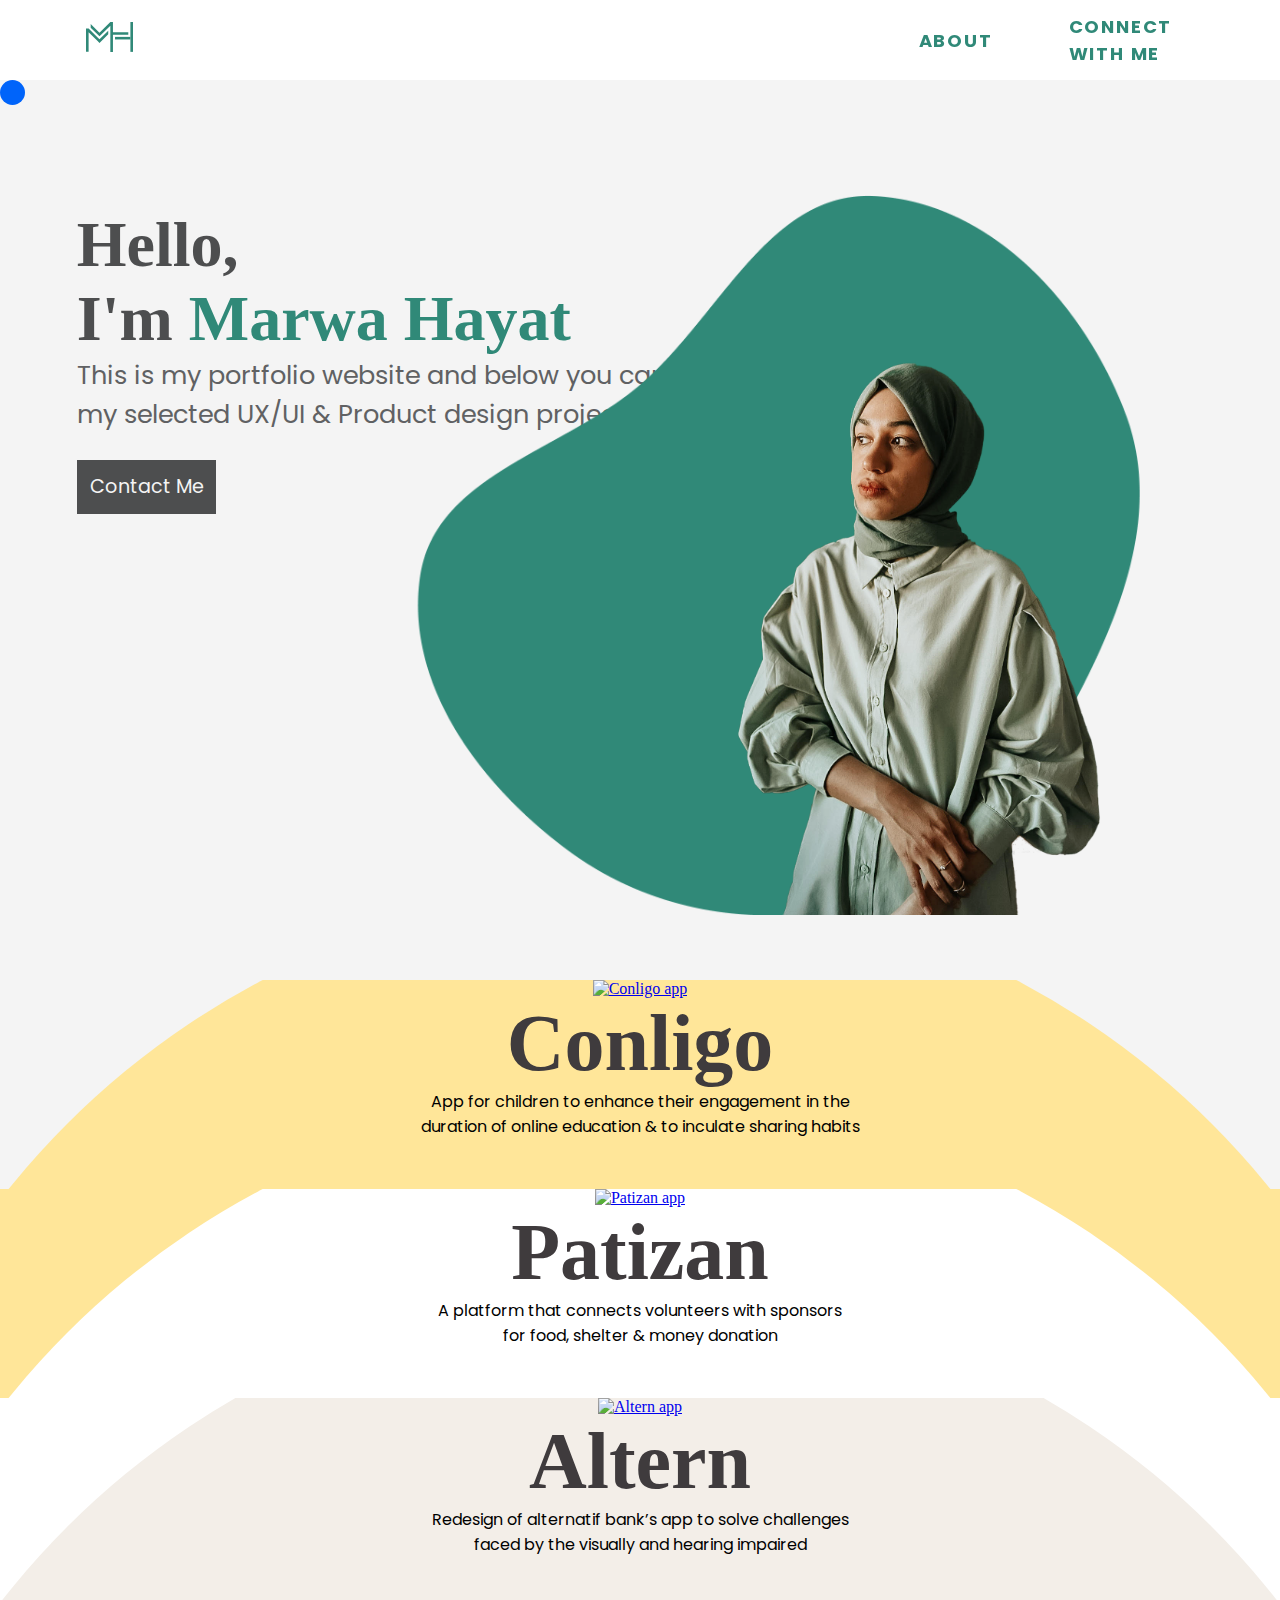
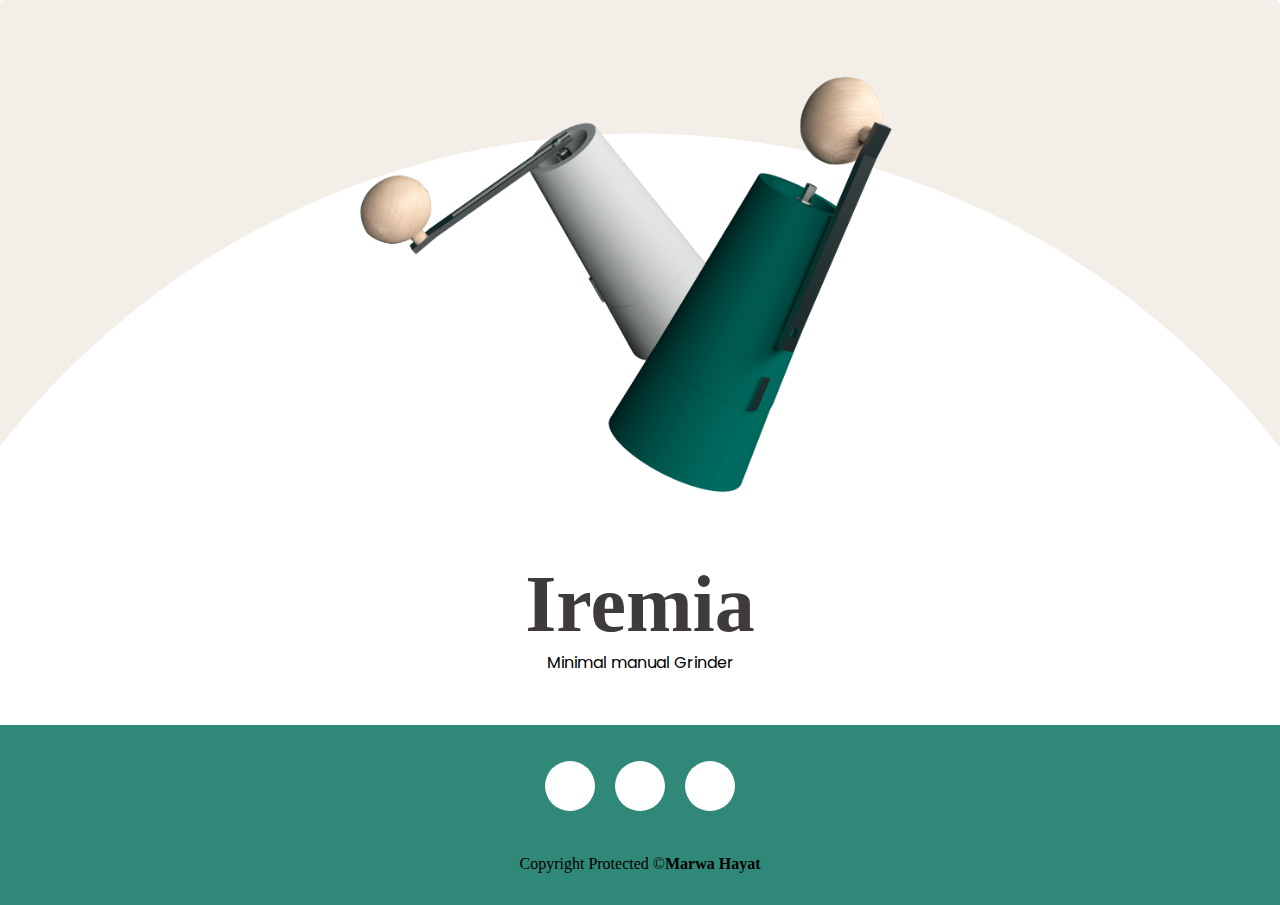
==== index.html @ d5b089dc "Update index.html" ====
<!DOCTYPE html>
<html lang="en">
<head>
    <meta charset="UTF-8">
    <meta http-equiv="X-UA-Compatible" content="IE=edge">
    <meta name="viewport" content="width=device-width, initial-scale=1.0">
    <title>Marwa Hayat</title>
    <link href="https://fonts.googleapis.com/css2?family=Poppins&display=swap" rel="stylesheet">
    <style>@font-face {
        font-family: "RoxboroughCF";
        src: url ("Fonts/RoxboroughCF-Bold.woff");
    }</style>
    <link rel="icon" href="images/LogoB.svg" type="png">
    <link rel="stylesheet" href="style.css">

</head>
<body>

<!----------cursor------------>
  <div class="cursor"></div>
  <div id="cursor"></div>
<!-----------Navbar----------->
    <nav>
        <input id="nav-toggle" type="checkbox">
        <!--<div class="logo">MARWA HAYAT</div> -->
           <div class="logo"><a href="index.html"><img id="logo" src="images/Logo.svg" alt="logo" height="30px"></a></div>
              <ul class="links">
                <li><a href="about.html">ABOUT</a></li>
                <li><a href="https://www.linkedin.com/in/marwa-hayat">CONNECT WITH ME</a></li>
             </ul>
        <label for="nav-toggle" class="icon-burger">
            <div class="line"></div>
            <div class="line"></div>
            <div class="line"></div>
        </label>
    </nav>

<!----------Intro------------>

    <div class="hero">
        <header>
          <div class="content">
            <div class="hello"> <h1 style="font-size:5vw;">Hello,</p></div>
            <div class="catch"> <h1 style="font-size:5vw;"> I'm <span>Marwa Hayat</span></p></div>
            <div class="aboutme"> <p style="font-size:2vw;">This is my portfolio website and below you can see <br> my selected UX/UI & Product design projects </p></div>
           <div class="contact"><a href ="contact.html" style=font-size:1.5vw >Contact Me </a></div>
       </header>
           <div class="img-box">
              <img src="images/blob2.png" class="back-img" >
              <img src="images/myself.png" class="main-img" >
           </div>
      </div> 

<!--
     <section class="skills">
         <div class="skills-container">
             <ul>
                 <li class="transition2">
                    <div class="icon-container one">
                        <img src="images/ux.svg" alt="UI/UX Icon">
                    </div> 
                  <p class="skill-title">UX</p>
                  <p class="featured-desc skill desc"> Right from the empathizing stage to the UI</p>
                 </li>
  
                 <li class="transition2">
                    <div class="icon-container two">
                      <img src="images/web-programming.svg" alt=" frontend development Icon">
                    </div> 
                 <p class="skill-title">UI</p>
                 <p class="featured-desc skill desc"> Right from the empathizing stage to the UI</p>
                 </li>
  
                 <li class="transition2">
                    <div class="icon-container three">
                      <img src="images/livejournal.svg" alt="Identity design Icon">
                    </div> 
                 <p class="skill-title">Product </p>
               <p class="featured-desc skill desc"> Right from the empathizing stage to the UI</p>
               </li>
            </ul>
         </div>
     </section>
     -->
  

     <!---------Portfolio------------>
     <section class="portfolio">
  
         <div class="portfolio-container-1">
                <a href="#"><img src="images/Conligo.png" alt="Conligo app" class="responsive1" width="800px"></a>
                 <div class="inner">
                     <h1 class="subtitle">Conligo</h1>
                     <p class="featured-desc">App for children to enhance their engagement in the </p>
                     <p class="featured-desc">duration of online education & to inculate sharing habits </p>
                 </div>
         </div>
  
         <div class="portfolio-container-2">
            <a href="#"><img src="images/Patizan.png" alt="Patizan app" class="responsive2" width="600px"></a>
              <div class="inner">
                  <h1 class="subtitle">Patizan</h1>
                  <p class="featured-desc">A platform that connects volunteers with sponsors </p>
                  <p class="featured-desc"> for food, shelter & money donation </p>
              </div>
          </div>
  
      <div class="portfolio-container-3">
            <a href="#"><img src="images/altern.png" alt="Altern app" class="responsive3" width="650px"></a>
              <div class="inner">
                  <h1 class="subtitle">Altern</h1>
                  <p class="featured-desc">Redesign of alternatif bank’s app to solve challenges <br> 
                    faced by the visually and hearing impaired </p>
              </div>
      </div>

      <div class="portfolio-container-4">
        <a href="#"><img src="images/Grinder2.png" alt="Manual Grinder" class="responsive4" width="620px"></a>
          <div class="inner">
              <h1 class="subtitle">Iremia</h1>
              <p class="featured-desc"> Minimal manual Grinder </p>
             
          </div>
  </div>
  
     <!-- <div class="breather">
          <img src="images/breather.svg" alt="breather">
      </div>-->

 <!-------footer------>
 <div class="footer-main-div">
     <footer>
        <div class="social-menu">
            <ul>
             <li><a href="https://www.linkedin.com/in/marwa-hayat"><i class="fab fa-linkedin-in"></i></a></li>
             <li><a href="https://www.behance.net/marwahayat"><i class="fab fa-behance"></i></a></li>
             <li><a href="https://dribbble.com/marwahayat"><i class="fab fa-dribbble"></i></a></li> 
            </ul>
        </div>
        <p class="copy">Copyright Protected &copy;<strong>Marwa Hayat</strong></p>   
    </footer>
</div>   

<!----------Cursor--------->
<div class="loader"></div>
<script src="cursor.js"></script>

</body>
</html>
---- style.css ----
/*imported fonts*/

@font-face {
    src:url(fonts/RoxboroughCF-Bold.woff);
    font-family: RoxboroughCF;
}
h1 {font-family:'RoxboroughCF';}

   /* decide which font weight  to upload */

/*-----general-------*/
*{ 
    margin: 0%;
    padding:0%;
    box-sizing:border-box; 
   
}

body {
    cursor:none;
}

/*------Nav bar------*/

nav {
	position: fixed;
	z-index: 10;
	left: 0;
	right: 0;
	top: 0;
	font-family: 'Poppins';
	padding: 0 3%;
	height: 80px;
	background-color: none;
}

nav .logo {
    margin-left: 3em;
	float: left;
	width: 40%;
	height: 100%;
	display: flex;
	align-items: center;
	/*font-size: 24px;
	color: #8D8D8D;*/
    /*background-color: #f4f4f4;    */
}
nav .links {
	float: right;
	padding: 0;
	margin: 0;
	width: 30%;
	height: 100%;
	display: flex;
	justify-content: space-around;
	align-items: center;
    /*background-color: #f4f4f4;*/
}
nav .links li {
	list-style: none;
    display: inline-block;
    padding: 0 20px;
    /*background-color: #f4f4f4;*/
    
}
nav .links a {
	display: block;
	padding: 1em;
	font-size: 18px;
	font-weight: bold;
    letter-spacing: 0.1em;
	color: #308978;
	text-decoration: none;
    /* background-color: #f4f4f4; */
    
}
#nav-toggle {
	position: absolute;
	top: -100px;
}
nav .icon-burger {
	display: none;
	position: absolute;
	right: 5%;
	top: 50%;
	transform: translateY(-50%);
    background:#f4f4f4; 
}
nav .icon-burger .line {
	width: 30px;
	height: 3px;
	background-color: #308978;
	margin: 7px;
	border-radius: 3px;
	transition: all .3s ease-in-out;
}
@media screen and (max-width: 768px) {
	nav .logo {
		float: none;
		width: auto;
		justify-content: left;
	}
	nav .links {
		float: none;
		position: fixed;
		z-index: 9;
		left: 0;
		right: 0;
		top: 80px;
		bottom: 100%;
		width: auto;
		height: auto;
		flex-direction: column;
		justify-content:space-evenly;
		background-color: #f4f4f4;
		overflow: hidden;
		box-sizing: border-box;
		transition: all .5s ease-in-out;
	}
	nav .links a {
		font-size: 20px;
	}
	nav :checked ~ .links {
		bottom: 0;
	}
	nav .icon-burger {
		display: block;
	}
	nav :checked ~ .icon-burger .line:nth-child(1) {
		transform: translateY(10px) rotate(225deg);
	}
	nav :checked ~ .icon-burger .line:nth-child(3) {
		transform: translateY(-10px) rotate(-225deg);
	}
	nav :checked ~ .icon-burger .line:nth-child(2) {
		opacity: 0;
	}
	
}

nav .links a:hover{
    color: #0064FA;
    text-decoration: none;
 }

/*----------End of navbar------------*/


/*----------Start of Intro (hero)------------*/

.hero {
	position: relative;
	margin-top: 80px;
    display: block;
	width: 100%;
}

.hello {
    padding-top: 10%;
    padding-bottom: 0%;
    font-family: 'RoxboroughCF';
    font-weight: bold;
    font-size: 4em;
    padding-left: 6%;
    color:#4D4E4F;
}

.content {
    height: 100vh;
    background-color: #f4f4f4; 
}

.catch {
    font-family: 'RoxboroughCF';
    font-weight: bold;
    font-size: 4em;
    padding-left: 6%;
    color:#4D4E4F;
    
}

.aboutme {
    font-family: 'Poppins';
    font-size: 1.5em;
    padding-left: 6%;
    color:#606163;
}

.contact a {
    font-family: 'Poppins';
    font-size: 3vh;
    padding: 1%;
    background: #4D4E4F;
    text-decoration: none;
    color: #f4f4f4;
    display: inline-block;
    margin-top: 2%;
    border-radius: 0px;
    margin-left: 6%;
}
span {
    color:#308978;
}

/*-------her0 image-----*/

.img-box{
    width:45px;
    height: 8%;
    position: absolute;
    bottom: 0;
    right: 100px;
}
.main-img {
    left: 40%;
}

.img-box img {
    height: 1000%;
    position: absolute;
    left: 10%;
    bottom: 90%;
    transform: translateX(-100%);
    transition: bottom 1.5s, left 1.5s;
}
    
    
.img-box:hover .back-img {
    bottom:130%
}

.img-box:hover .main-img {
    left:50%;
}

/*----------End of Intro------------*/


/*----------Portfolio------------*/
/*----------Portfolio general------------*/

.portfolio {
    /*padding: 4em 2em;*/
    text-align: center;
    /*background: #fffff; *//* change for different background color*/
}

.portfolio-container a img {
    border-radius: 1em;
    margin-bottom: 2em;
}

.subtitle {
    font-family: 'RoxboroughCF';
    font-weight: bold;
    font-size: 80px;
    color:#3F3B3D;
   
}

.featured-desc {
    font-family: 'Poppins';
    font-size: 1rem;
}

/*----------Project texts (responsive)------------*/

@media screen and (min-width: 601px) {
    p.subtitle {
      font-size: 80px;
    }
  }
  
  @media screen and (max-width: 600px) {
    p.subtitle {
      font-size: 45px;
    }
  }

@media screen and (min-width: 601px) {
    p.featured-desc {
      font-size: 16px;
    }
  }
  
  @media screen and (max-width: 600px) {
    p.featured-desc {
      font-size: 10px;
    }
  }

/*----------Portfolio specific------------*/

.portfolio-container-1 {
    height: 51.31 rem;
    width: 95.38 rem;
    margin:0;
    background: #f4f4f4 url(images/half-moon-yellow3.svg);
    background-repeat: none;
    background-position: center;
}  

.portfolio-container-2 {
    height: 51.31 rem;
    width: 95.38 rem;
    margin:0;
    background: #f4f4f4 url(images/half-moon-white1.svg);
    background-repeat: none;
    background-position: center;  
}

.portfolio-container-3 {
    display:absolute;
    height: 51.31 rem;
    width: 95.38 rem;
    margin:0;
    background: #f4f4f4 url(images/half-moon-beige1.svg);
    background-repeat: none;
    background-position: center;
}

.portfolio-container-4 {
    display:absolute;
    height: 51.31 rem;
    width: 95.38 rem;
    margin:0;
    background: #f4f4f4 url(images/half-moon-2white.svg);
    background-repeat: none;
    background-position: center;
}


.inner {
    padding-bottom: 50px;
    
}

/*.background_shape1  {
    display: block;
    position: absolute;
    margin: 0;
    width: 100%;
    max-width: 1519.2px;
    height: auto;
    z-index: -1;
  } */

  /*----------Project images------------*/

  .responsive1 {
      width: 100%;
      max-width: 800px;
      height: auto;
      
  }
  
  .responsive2 {
    width: 100%;
    max-width: 600px;
    height: auto;
    
  }

  .responsive3 {
    width: 100%;
    max-width: 650px;
    height: auto;
 
  }

  
  .responsive4 {
    width: 100%;
    max-width: 620px;
    height: auto;
 
  }

  /*.breather {
      height: 20px;
      width: 1519.2;
      margin: 0%;
      padding: 0%;
  } */

/*----------footer---------*/

.footer-main-div {
    width: 100%;
    height: 30px;
    margin: auto;
    left:0%;
    bottom: 0%;
    position:relative;
    padding: 30px 30px 150px 30px;
    background: #308978;
}

.social-menu {
    width: 100%;
    height: auto;
    margin-top: 50px;
    
}
.social-menu ul {
    position: absolute;
    top: 20%;
    left: 50%;
    transform: translate(-50%, -50%);
    text-align: center;
    padding: 0;
    margin: 0;
    display: flex;
}
.social-menu ul li {
    list-style: none;
    margin: 0 10px;
    display: inline-block;
    border-radius: 100%;
    width: 50px;
    height: 0px;
    
}
.social-menu ul li .fa {
    color: #000000;
    font-size: 25px;
    line-height: 50px;
    transition: .5s;
}
.social-menu ul li .fa:hover {
    color: #ffffff;
}
.social-menu ul li a {
    position: relative;
    display: block;
    width: 50px;
    height: 50px;
    border-radius: 50%;
    background-color: white;
    text-align: center;
    transition: 0.5s;
    transform: translate(0,0px);
    
}
.social-menu ul li a:hover {
    transform: rotate(0deg) skew(0deg) translate(0, -10px);
}
.social-menu ul li:nth-child(1) a:hover {
    background-color: #3b5999;
}
.social-menu ul li:nth-child(2) a:hover {
    background-color: #F6CE4F;
}
.social-menu ul li:nth-child(3) a:hover {
    background-color: #e4405f;
}

.copy{
    padding: 0px 0px 30px;
    height: 0px;
    top: 2%;
    bottom: 90%;
    margin-top: 100px;
}

.fab, .far {
    font-size: 20px;
    font-weight: 700;
    color: teal;
    display: flex;
    display: inline-block;
    margin-top: 15px;
}

/*----------footer end---------*/


/*----------cursor---------*/

/*cursor*/
.cursor {
    width: 25px;
    height: 25px;
    border: rgb(117, 84, 23);
    background-color:#0064FA;
    /*mix-blend-mode: difference;*/
    border-radius: 50%; 
    position: absolute;
    transition-duration: 100ms;
    transition-timing-function: 1s ease-out;
    animation: .7s infinite alternate; 
    pointer-events: none;
    z-index: 2; 
    }
   
   .link-grow {
     transform: scale(3.5);
     opacity: 60%;
   }
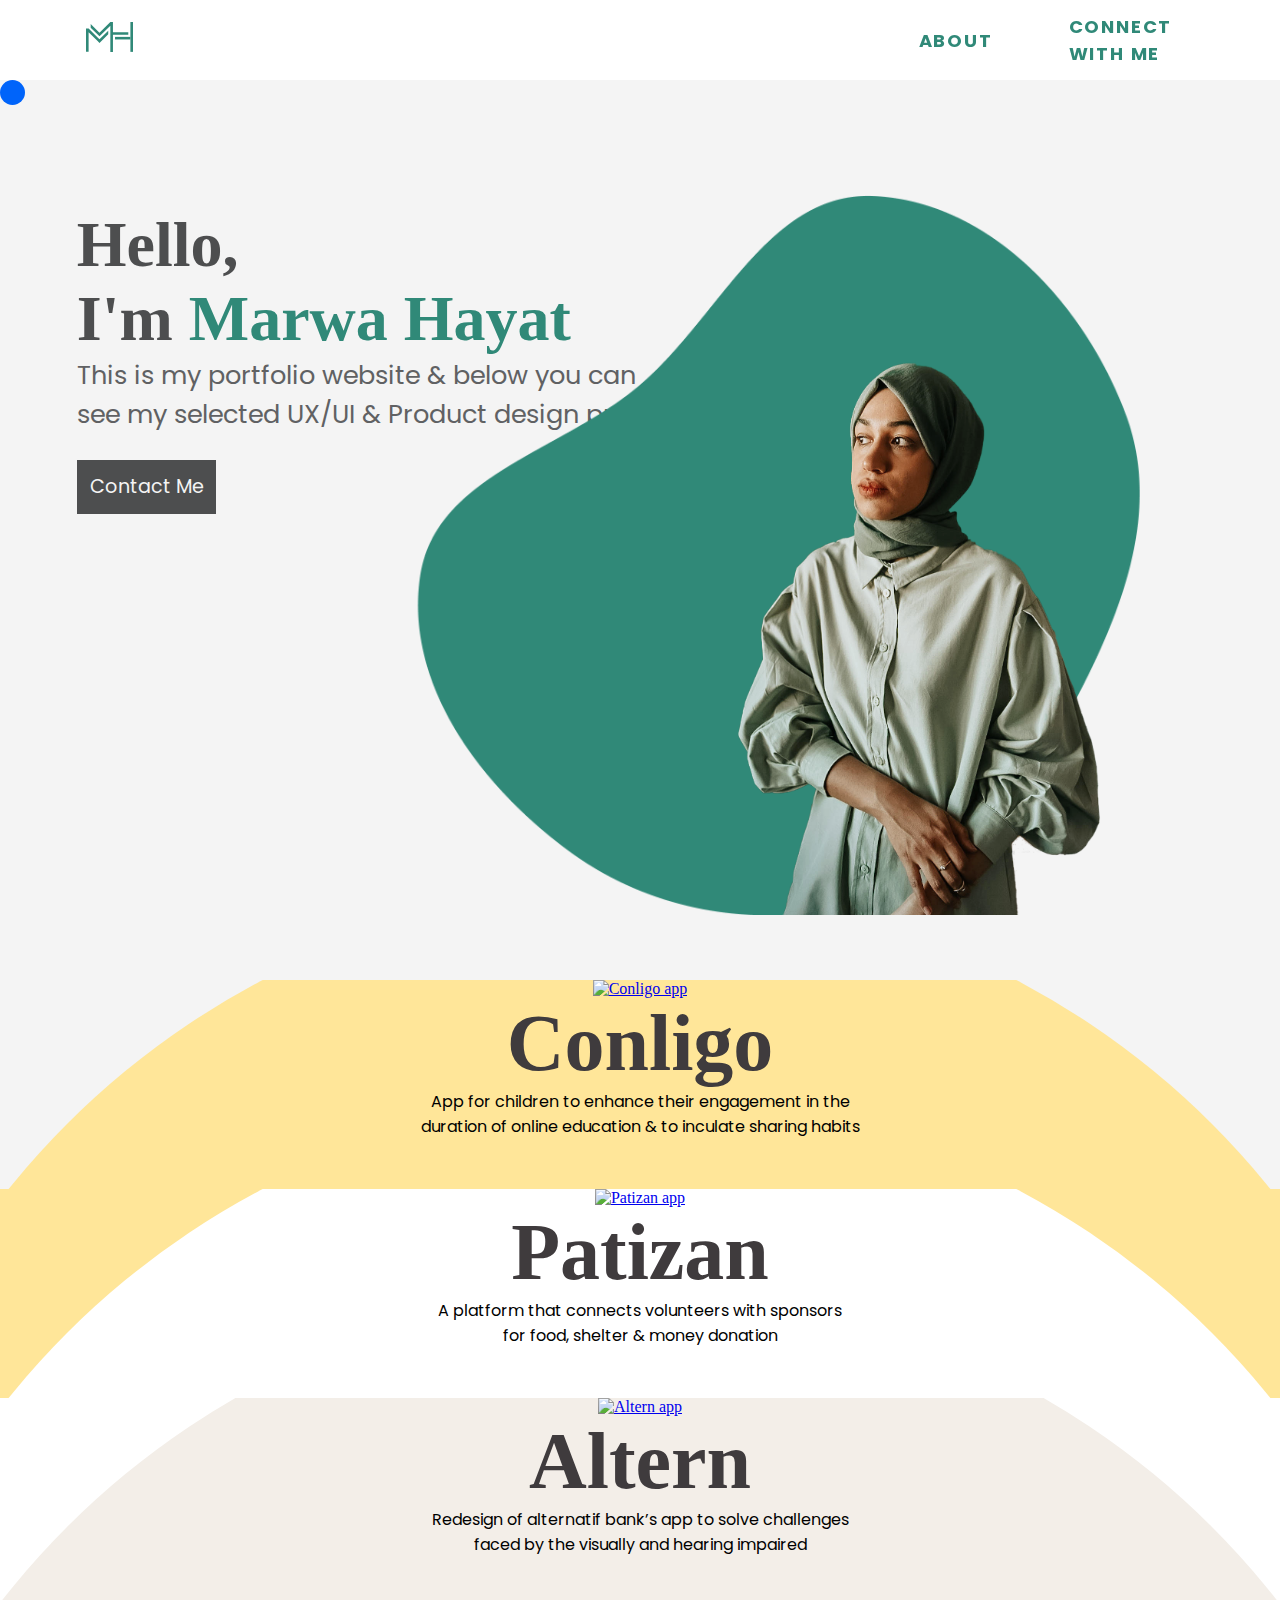
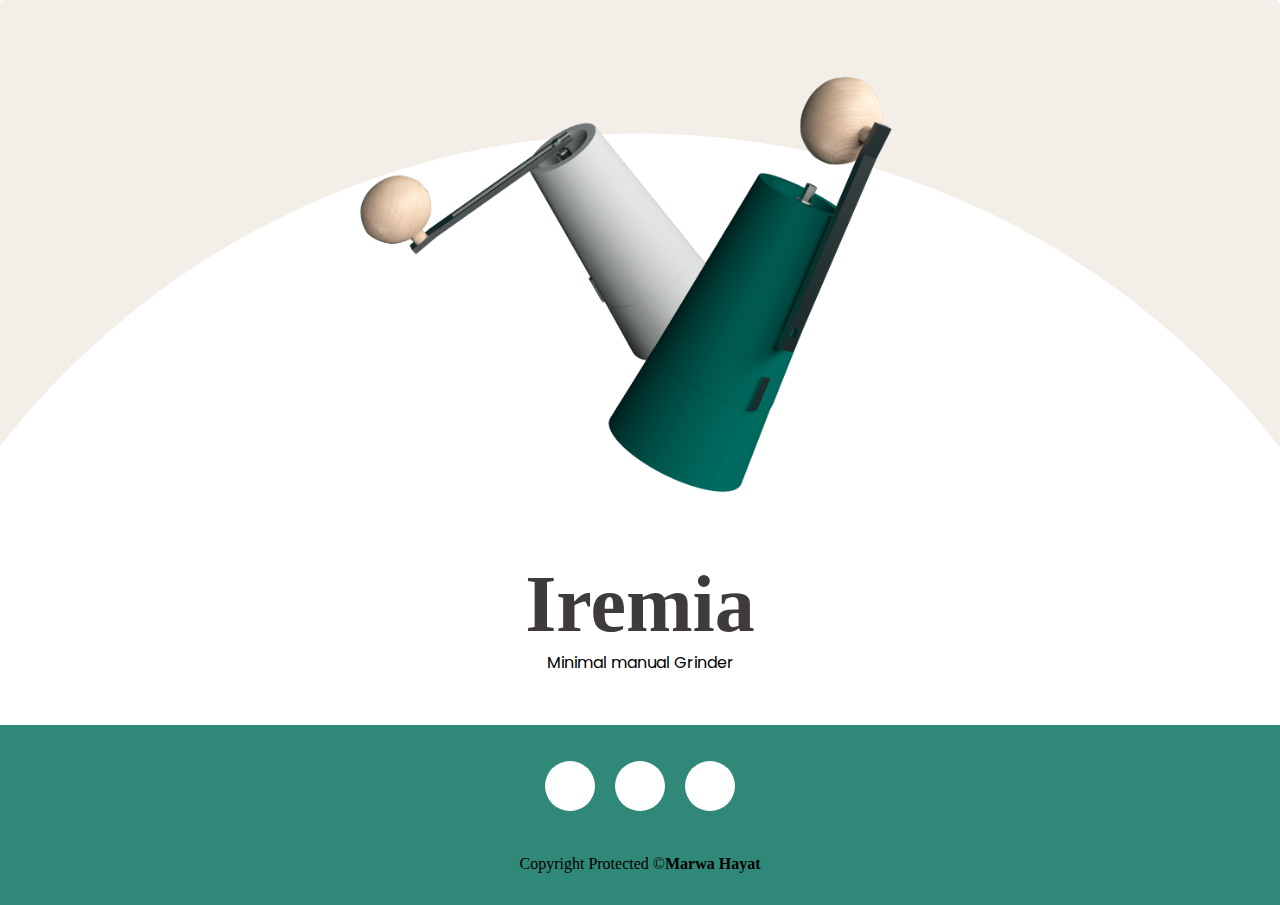
==== commit e8b1cb23: "Update index.html" ====
--- a/index.html
+++ b/index.html
@@ -10,6 +10,7 @@
         font-family: "RoxboroughCF";
         src: url ("Fonts/RoxboroughCF-Bold.woff");
     }</style>
+    <script src="https://kit.fontawesome.com/55b1563ed7.js" crossorigin="anonymous"></script>
     <link rel="icon" href="images/LogoB.svg" type="png">
     <link rel="stylesheet" href="style.css">
 
@@ -42,7 +43,7 @@
           <div class="content">
             <div class="hello"> <h1 style="font-size:5vw;">Hello,</p></div>
             <div class="catch"> <h1 style="font-size:5vw;"> I'm <span>Marwa Hayat</span></p></div>
-            <div class="aboutme"> <p style="font-size:2vw;">This is my portfolio website and below you can see <br> my selected UX/UI & Product design projects </p></div>
+            <div class="aboutme"> <p style="font-size:2vw;">This is my portfolio website & below you can  <br>  see my selected UX/UI & Product design projects </p></div>
            <div class="contact"><a href ="contact.html" style=font-size:1.5vw >Contact Me </a></div>
        </header>
            <div class="img-box">
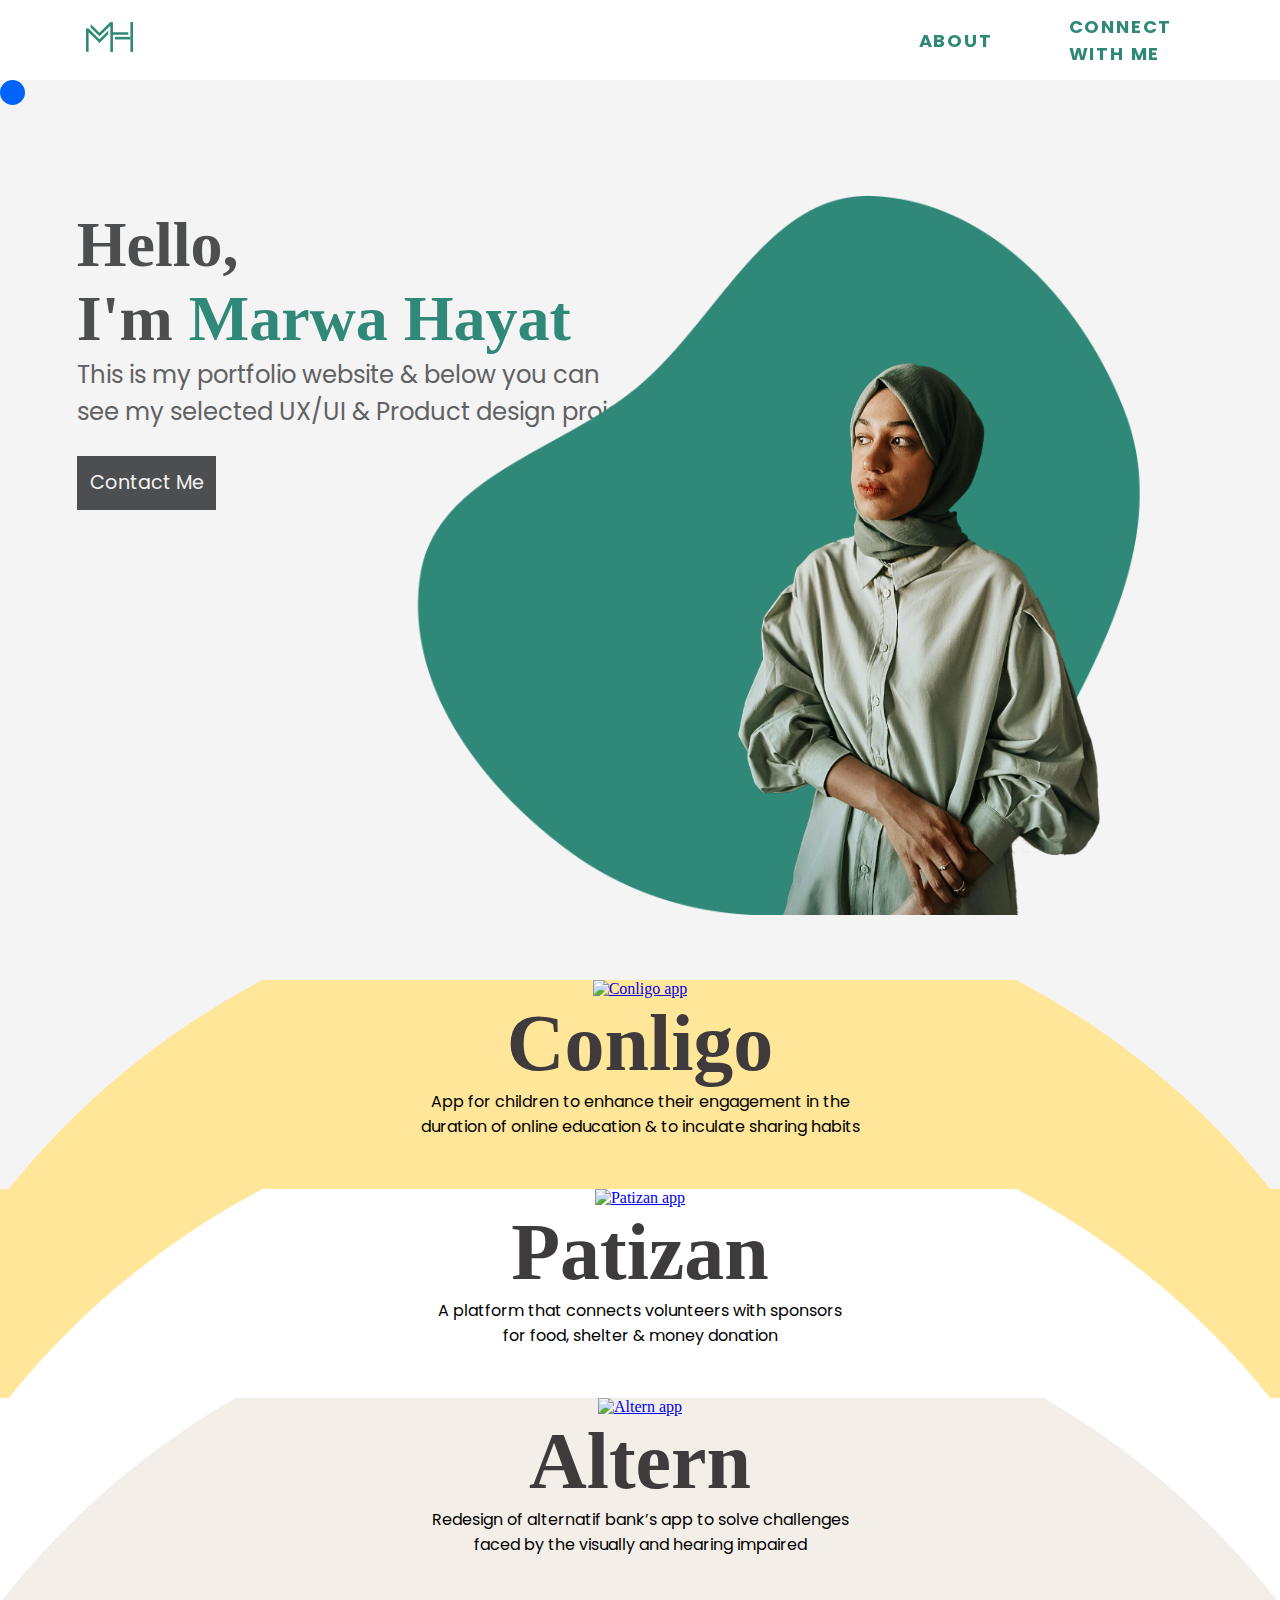
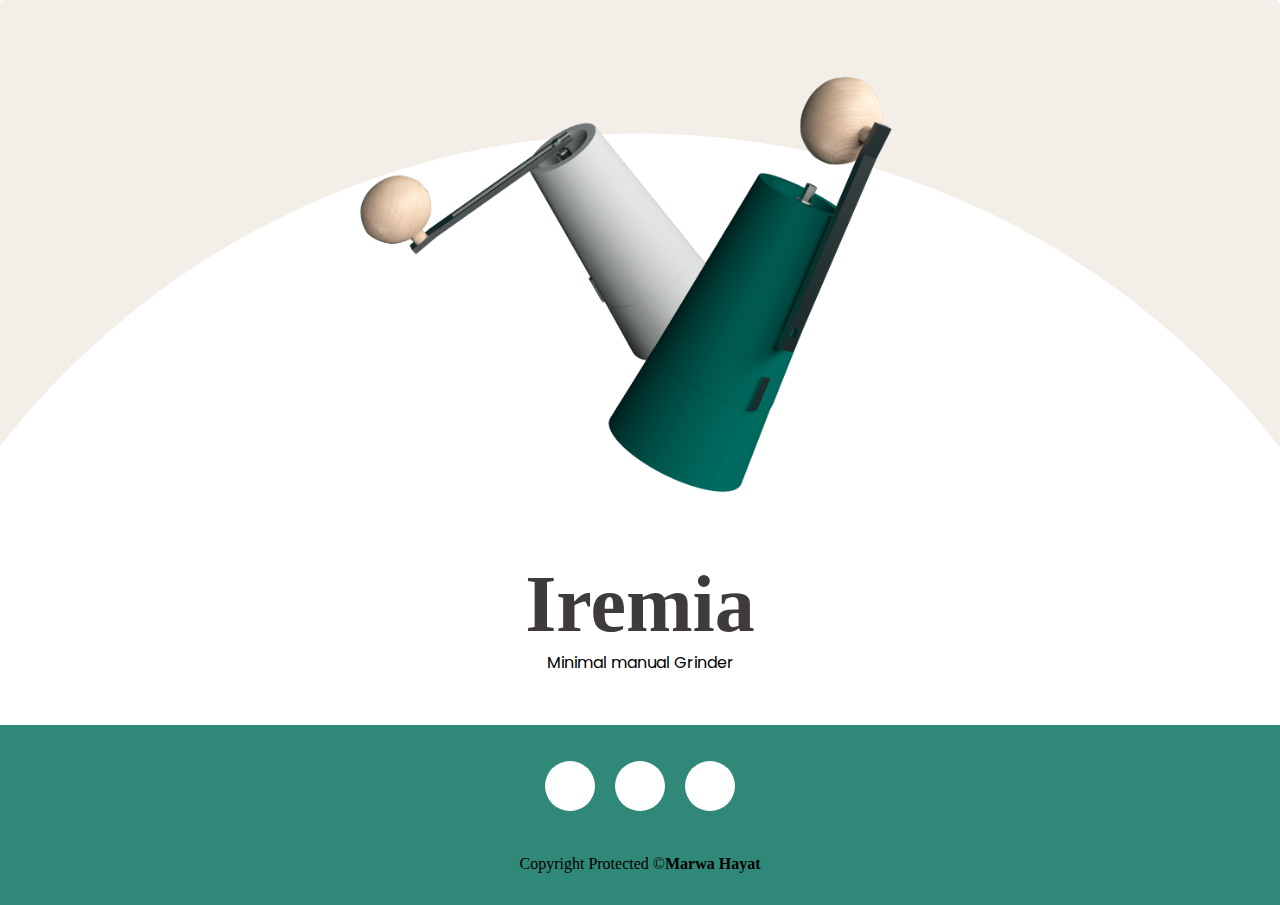
==== commit b3c16dfb: "Update index.html" ====
--- a/index.html
+++ b/index.html
@@ -43,7 +43,7 @@
           <div class="content">
             <div class="hello"> <h1 style="font-size:5vw;">Hello,</p></div>
             <div class="catch"> <h1 style="font-size:5vw;"> I'm <span>Marwa Hayat</span></p></div>
-            <div class="aboutme"> <p style="font-size:2vw;">This is my portfolio website & below you can  <br>  see my selected UX/UI & Product design projects </p></div>
+            <div class="aboutme"> <p style="font-size:1.9vw;">This is my portfolio website & below you can  <br>  see my selected UX/UI & Product design projects </p></div>
            <div class="contact"><a href ="contact.html" style=font-size:1.5vw >Contact Me </a></div>
        </header>
            <div class="img-box">
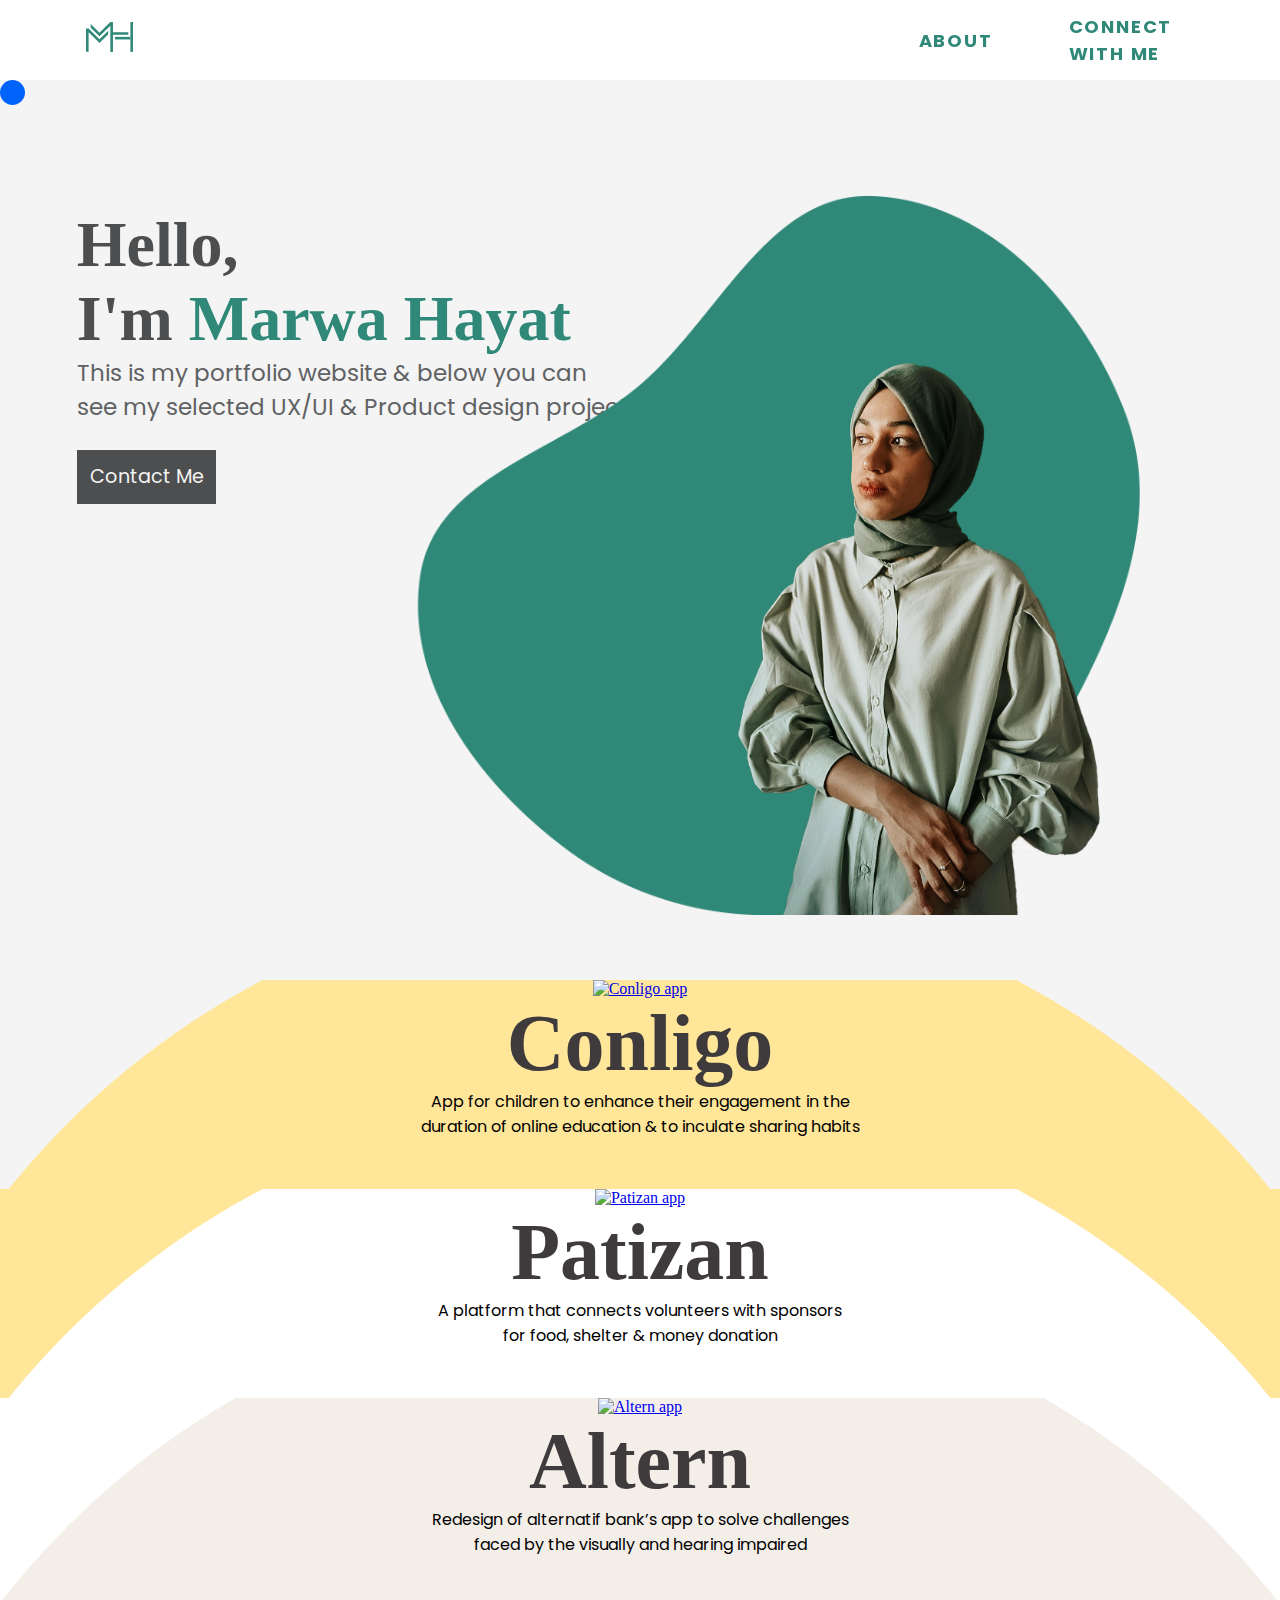
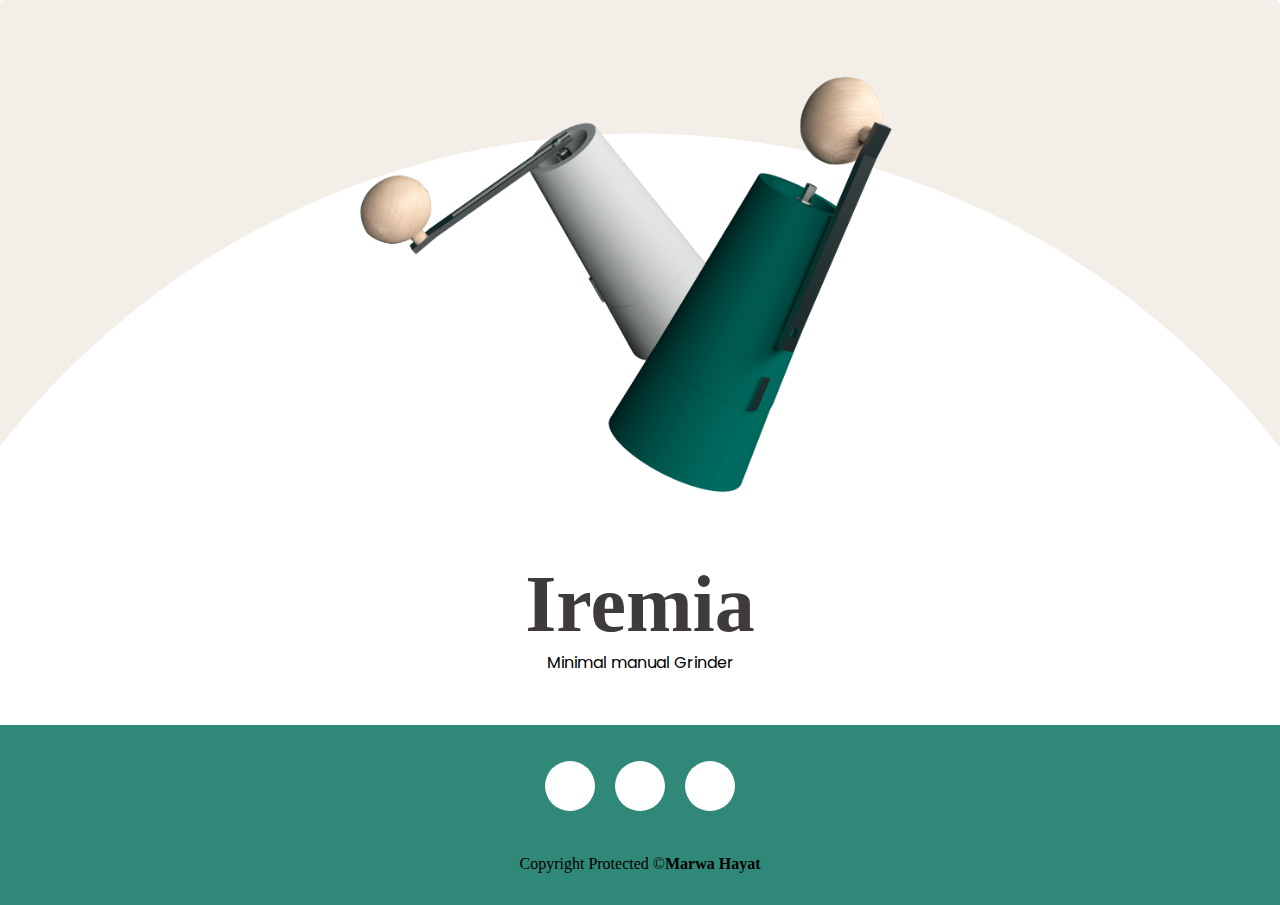
==== commit 1ebb53b4: "Update index.html" ====
--- a/index.html
+++ b/index.html
@@ -43,7 +43,7 @@
           <div class="content">
             <div class="hello"> <h1 style="font-size:5vw;">Hello,</p></div>
             <div class="catch"> <h1 style="font-size:5vw;"> I'm <span>Marwa Hayat</span></p></div>
-            <div class="aboutme"> <p style="font-size:1.9vw;">This is my portfolio website & below you can  <br>  see my selected UX/UI & Product design projects </p></div>
+            <div class="aboutme"> <p style="font-size:1.8vw;">This is my portfolio website & below you can  <br>  see my selected UX/UI & Product design projects </p></div>
            <div class="contact"><a href ="contact.html" style=font-size:1.5vw >Contact Me </a></div>
        </header>
            <div class="img-box">
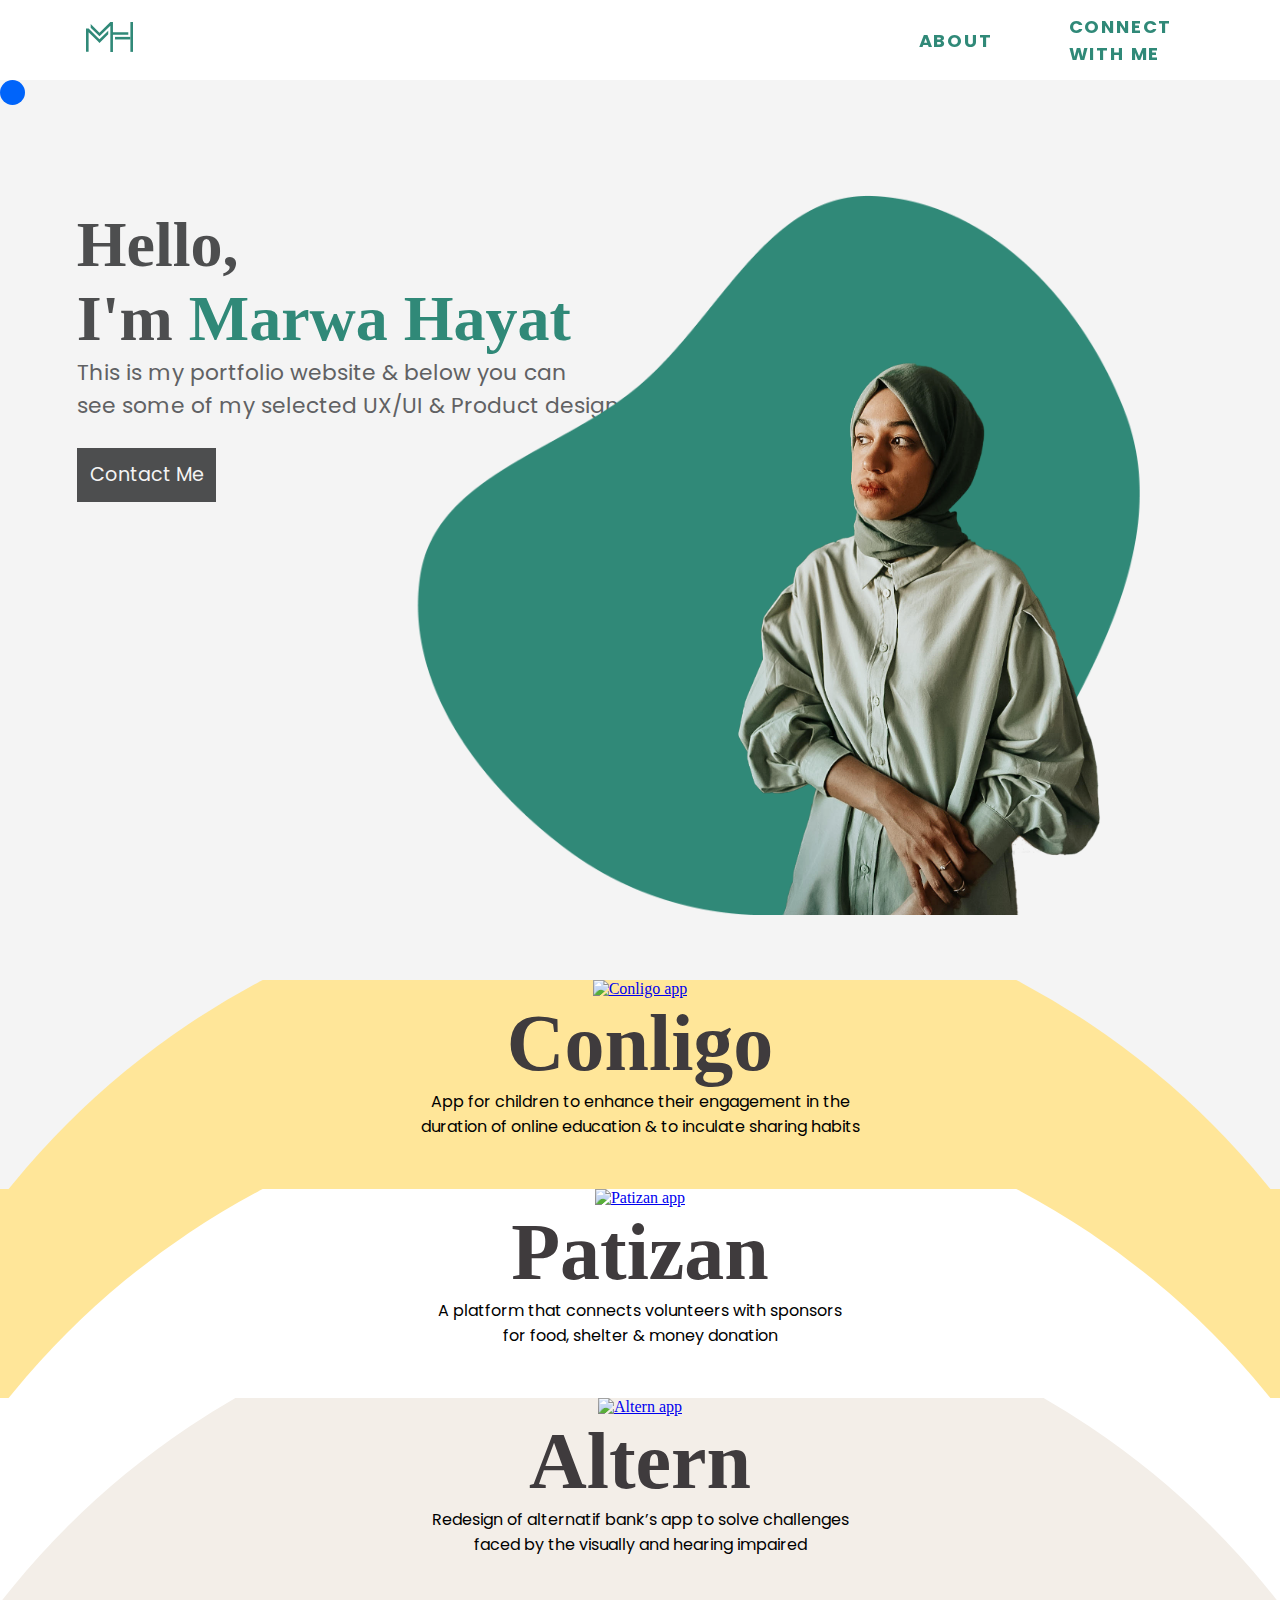
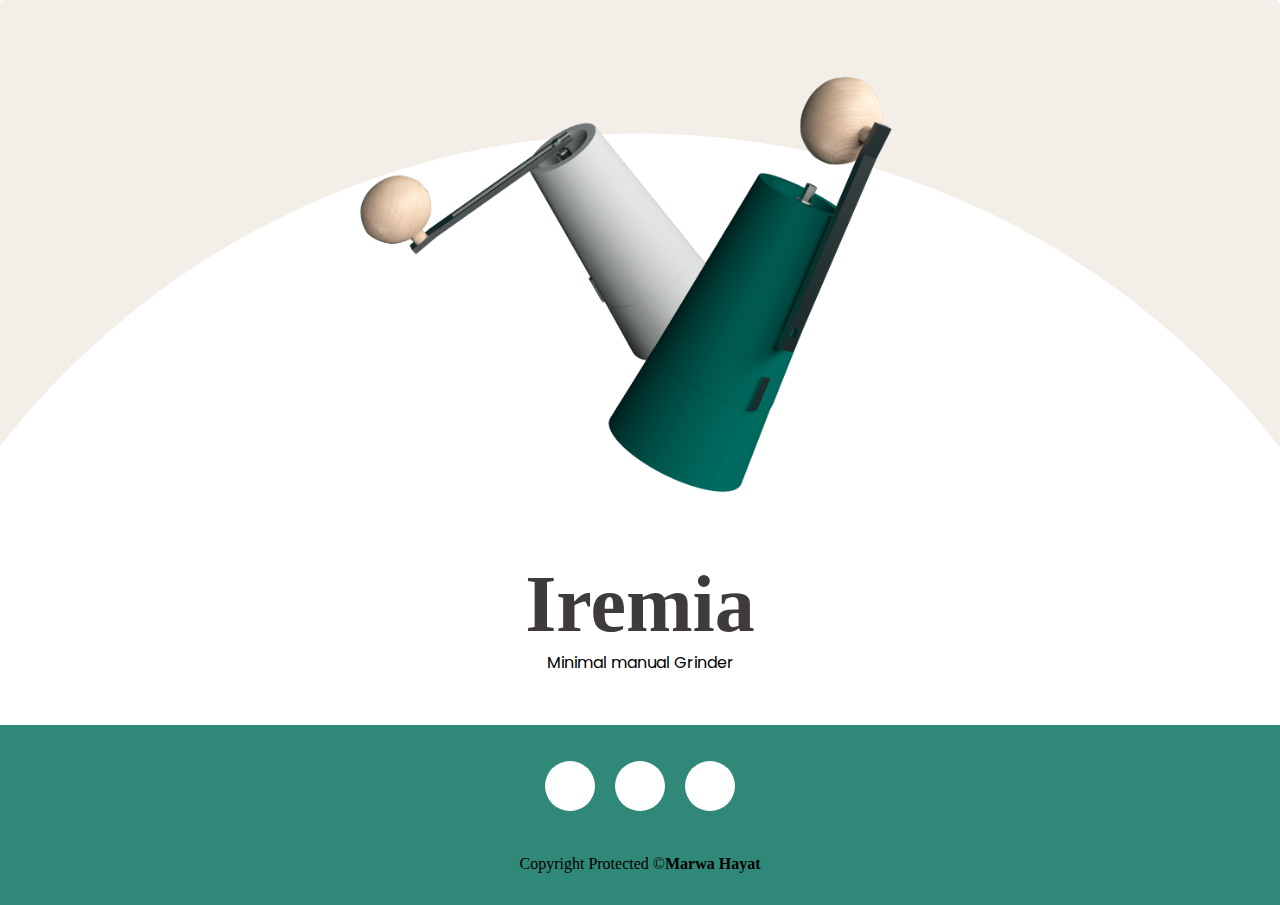
==== commit 481df65b: "Update index.html" ====
--- a/index.html
+++ b/index.html
@@ -43,7 +43,7 @@
           <div class="content">
             <div class="hello"> <h1 style="font-size:5vw;">Hello,</p></div>
             <div class="catch"> <h1 style="font-size:5vw;"> I'm <span>Marwa Hayat</span></p></div>
-            <div class="aboutme"> <p style="font-size:1.8vw;">This is my portfolio website & below you can  <br>  see my selected UX/UI & Product design projects </p></div>
+            <div class="aboutme"> <p style="font-size:1.7vw;">This is my portfolio website & below you can  <br> see some of my selected UX/UI & Product design projects </p></div>
            <div class="contact"><a href ="contact.html" style=font-size:1.5vw >Contact Me </a></div>
        </header>
            <div class="img-box">
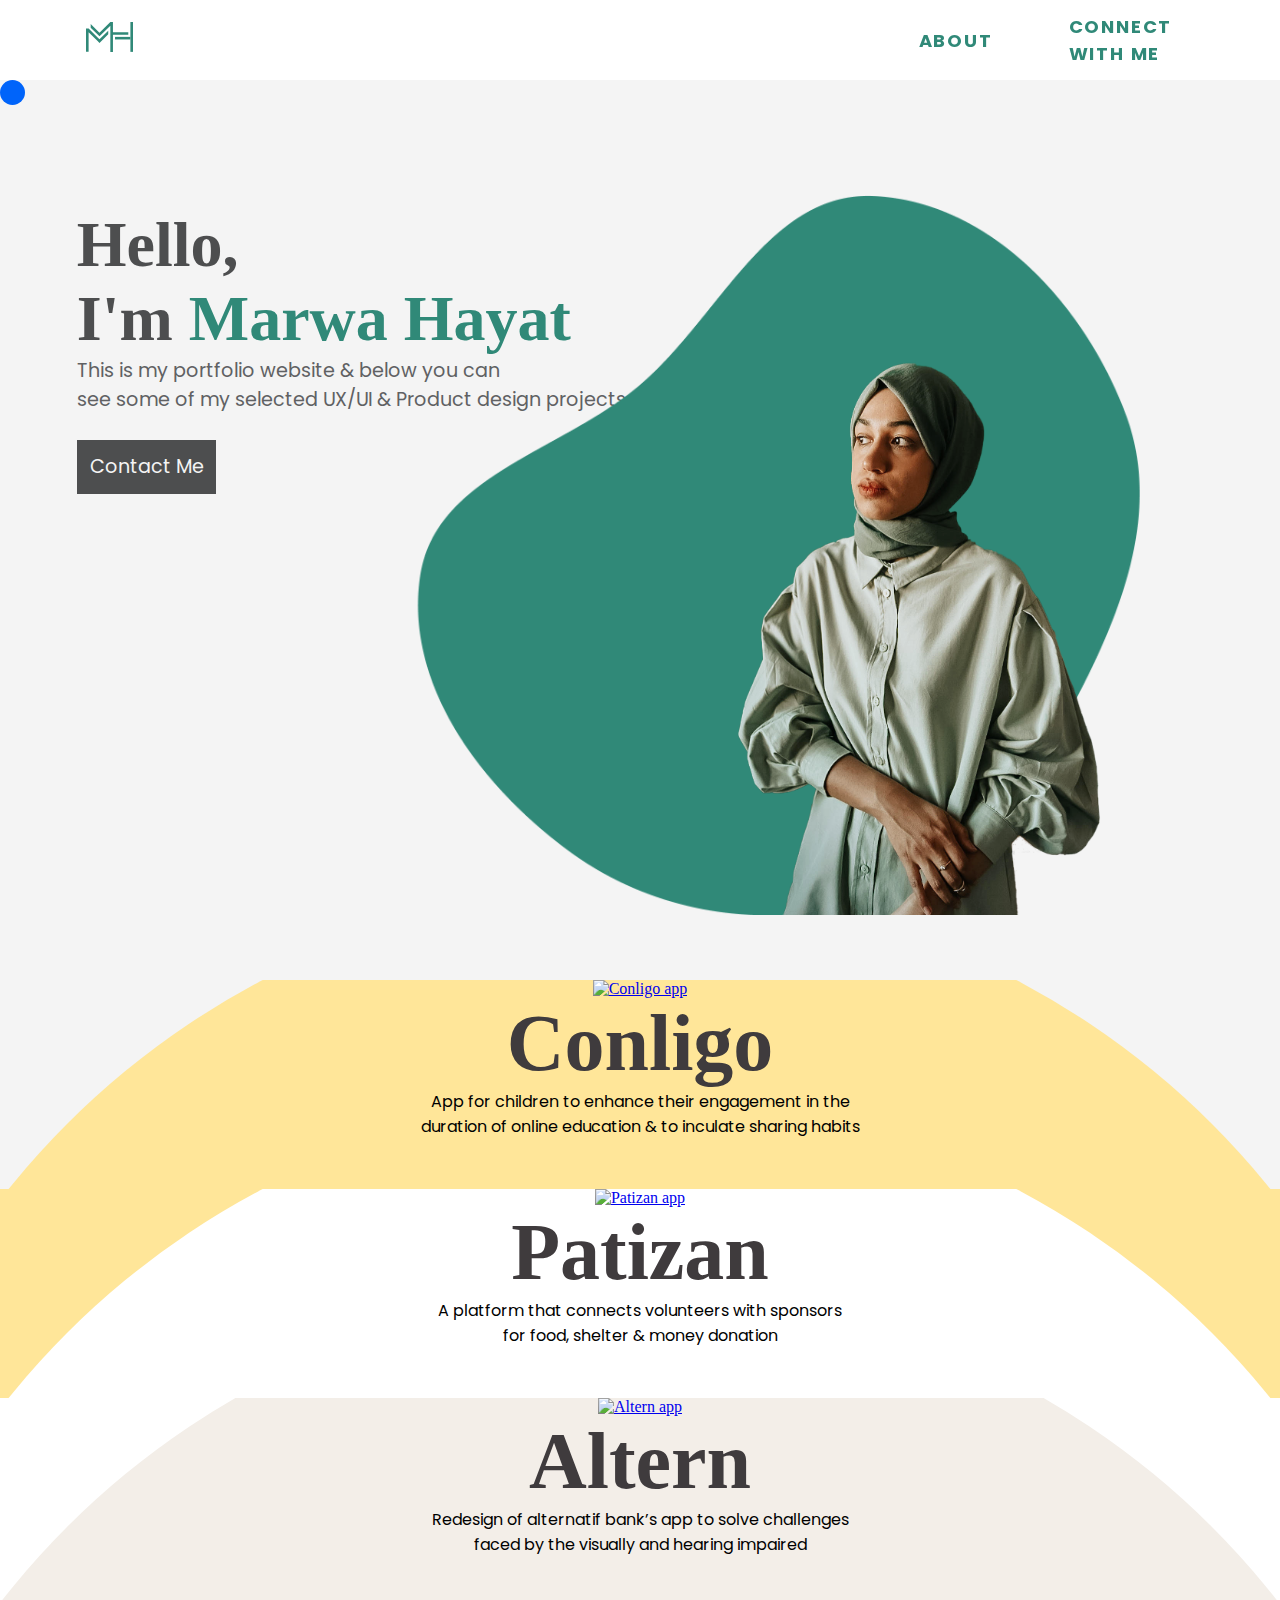
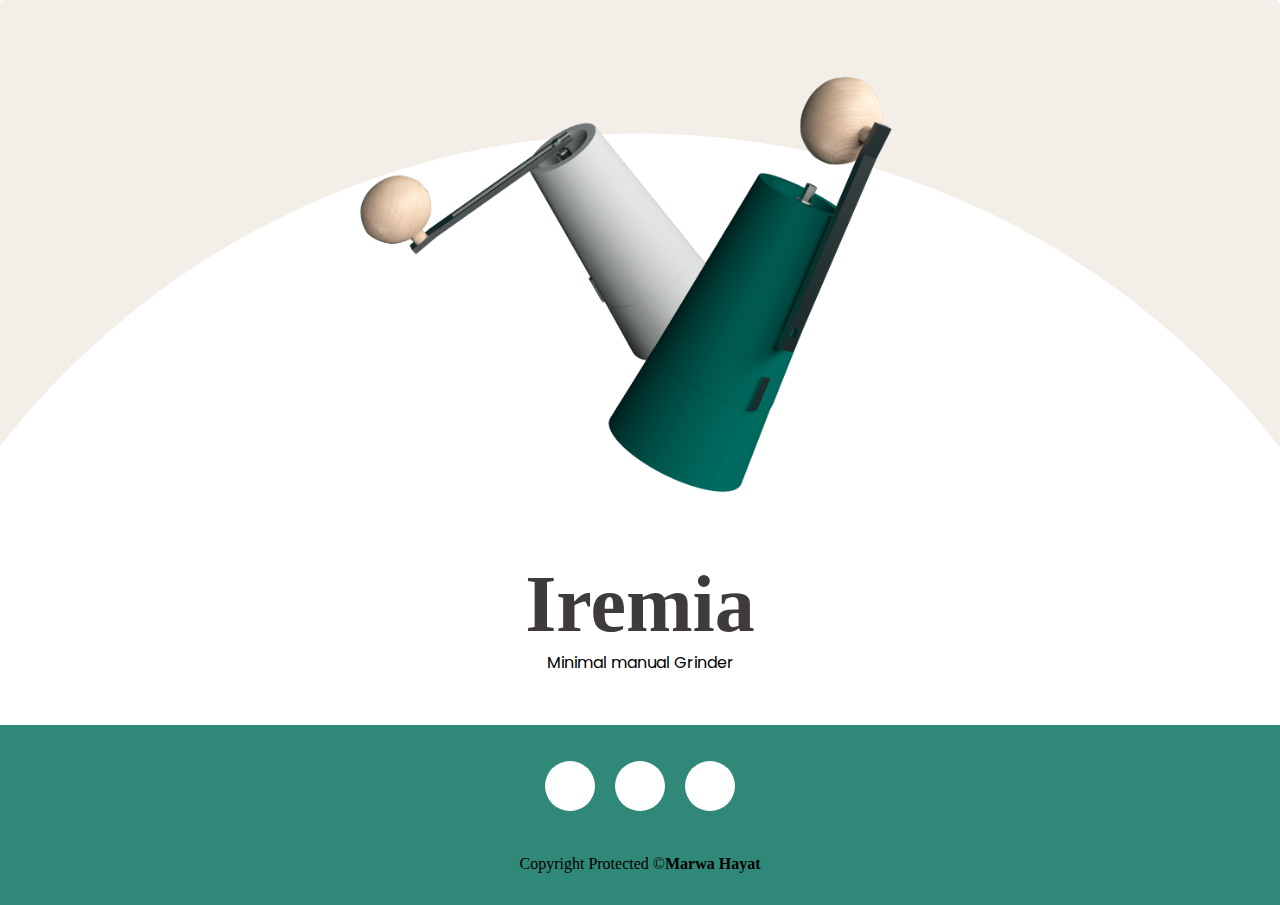
==== commit ec2dc288: "Update index.html" ====
--- a/index.html
+++ b/index.html
@@ -43,7 +43,7 @@
           <div class="content">
             <div class="hello"> <h1 style="font-size:5vw;">Hello,</p></div>
             <div class="catch"> <h1 style="font-size:5vw;"> I'm <span>Marwa Hayat</span></p></div>
-            <div class="aboutme"> <p style="font-size:1.7vw;">This is my portfolio website & below you can  <br> see some of my selected UX/UI & Product design projects </p></div>
+            <div class="aboutme"> <p style="font-size:1.5vw;">This is my portfolio website & below you can <br> see some of my selected UX/UI & Product design projects </p></div>
            <div class="contact"><a href ="contact.html" style=font-size:1.5vw >Contact Me </a></div>
        </header>
            <div class="img-box">
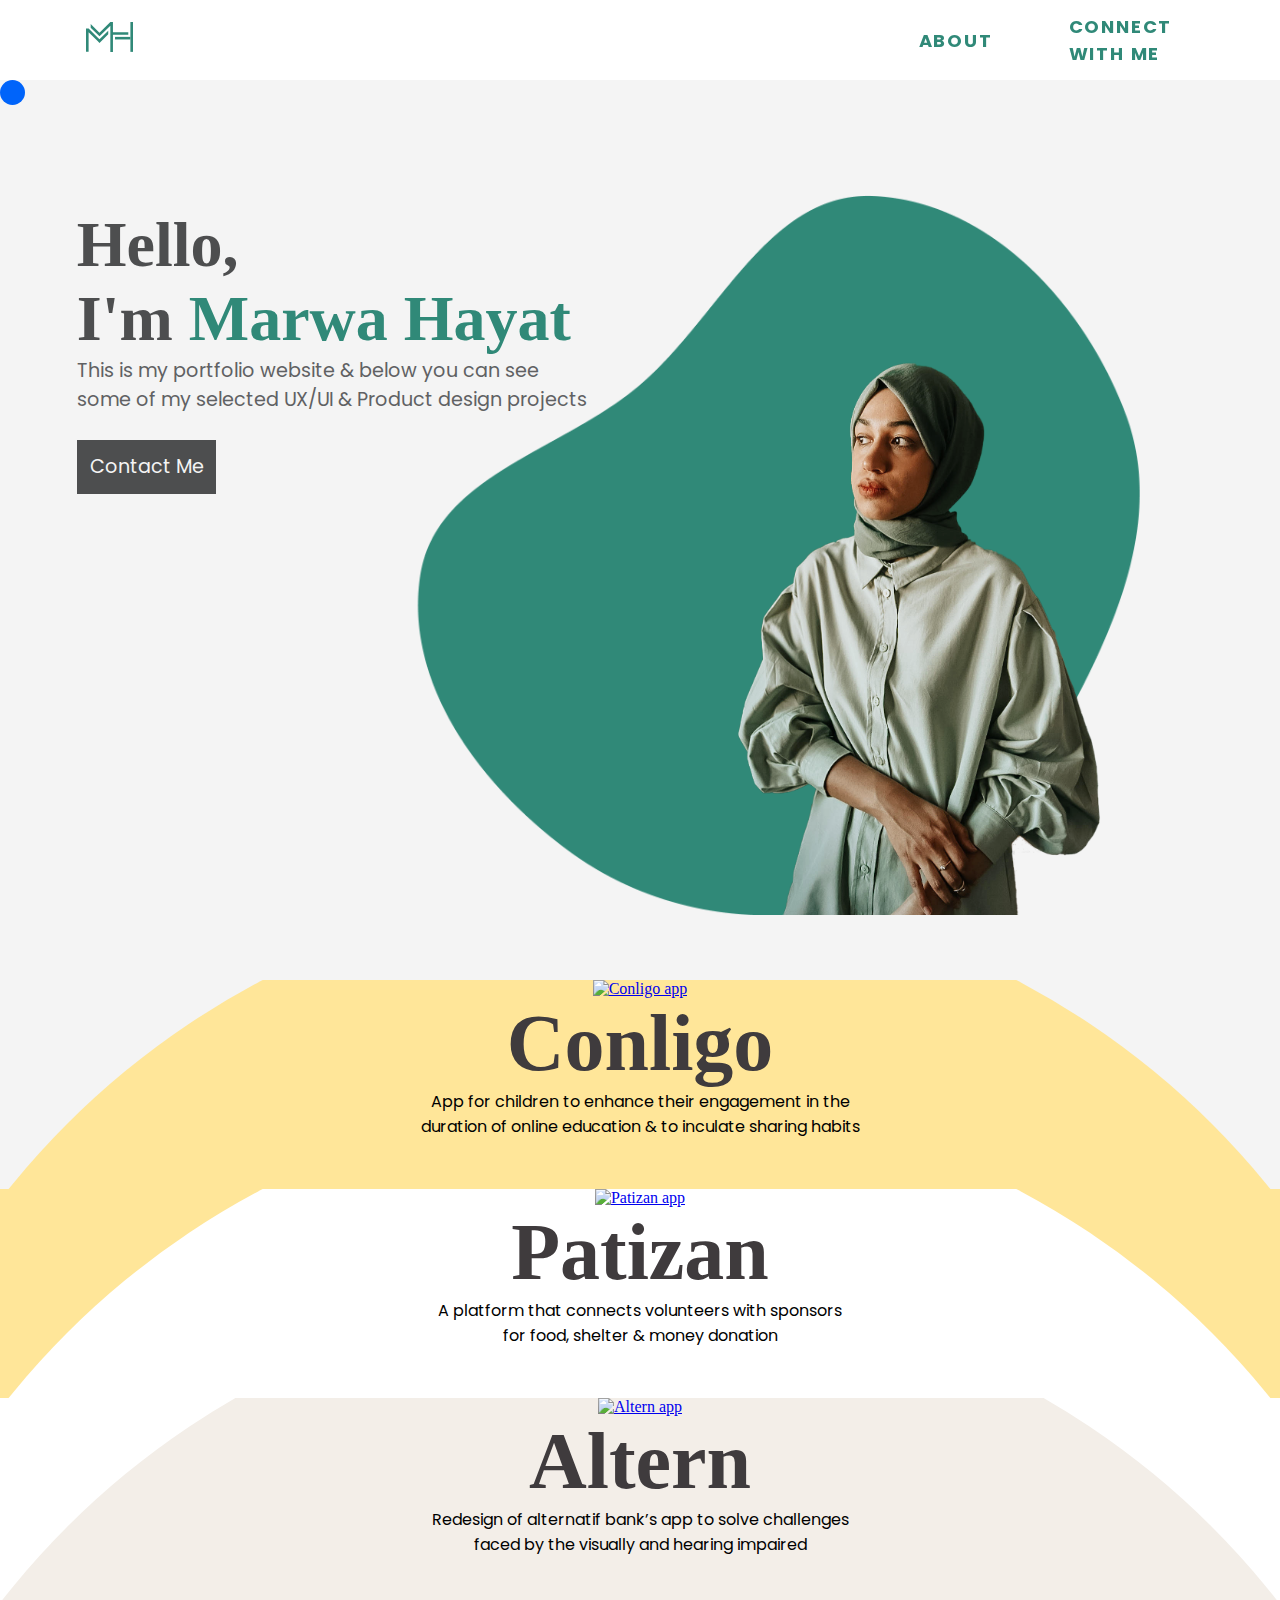
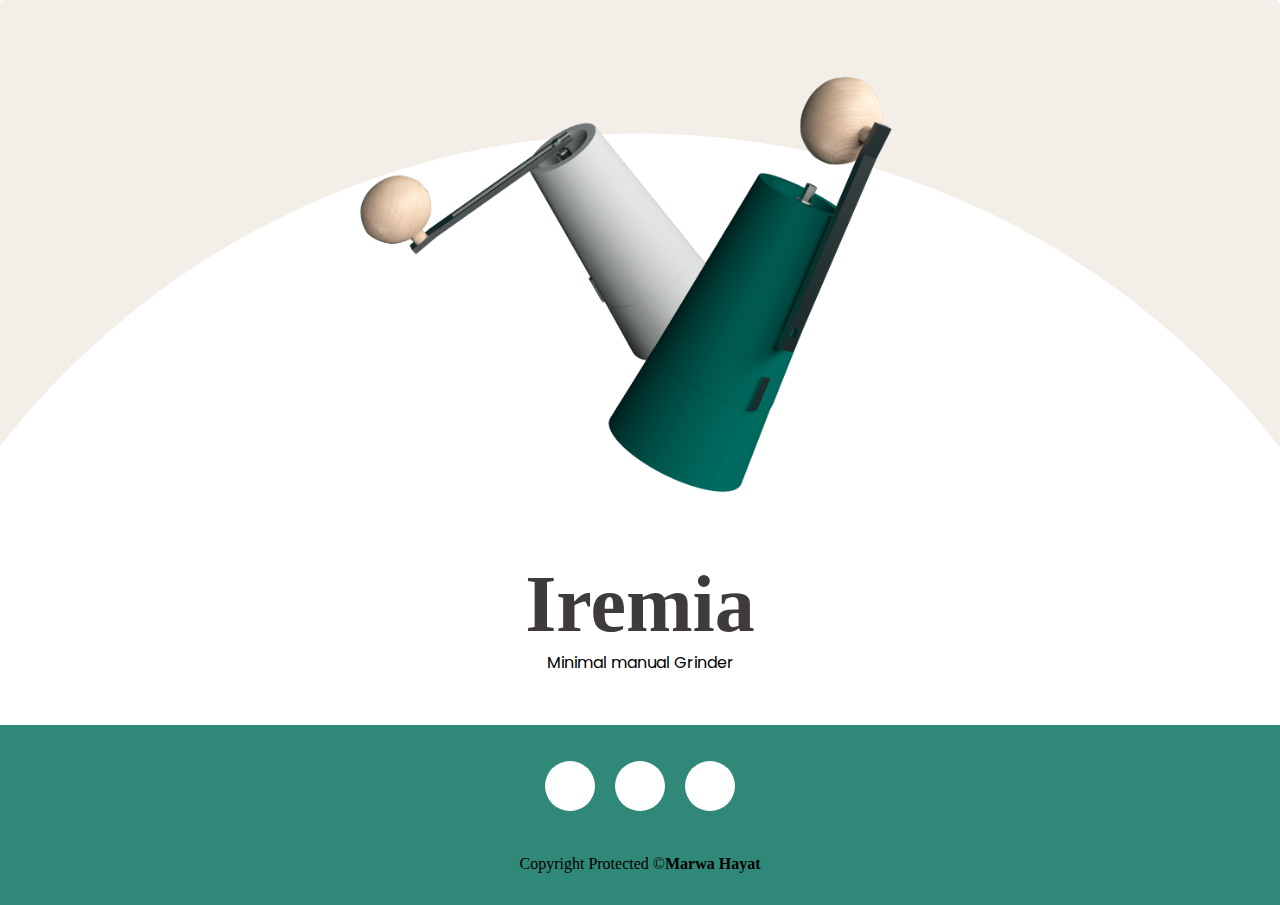
==== commit 1064fadd: "Update index.html" ====
--- a/index.html
+++ b/index.html
@@ -43,7 +43,7 @@
           <div class="content">
             <div class="hello"> <h1 style="font-size:5vw;">Hello,</p></div>
             <div class="catch"> <h1 style="font-size:5vw;"> I'm <span>Marwa Hayat</span></p></div>
-            <div class="aboutme"> <p style="font-size:1.5vw;">This is my portfolio website & below you can <br> see some of my selected UX/UI & Product design projects </p></div>
+            <div class="aboutme"> <p style="font-size:1.5vw;">This is my portfolio website & below you can see  <br> some of my selected UX/UI & Product design projects </p></div>
            <div class="contact"><a href ="contact.html" style=font-size:1.5vw >Contact Me </a></div>
        </header>
            <div class="img-box">
